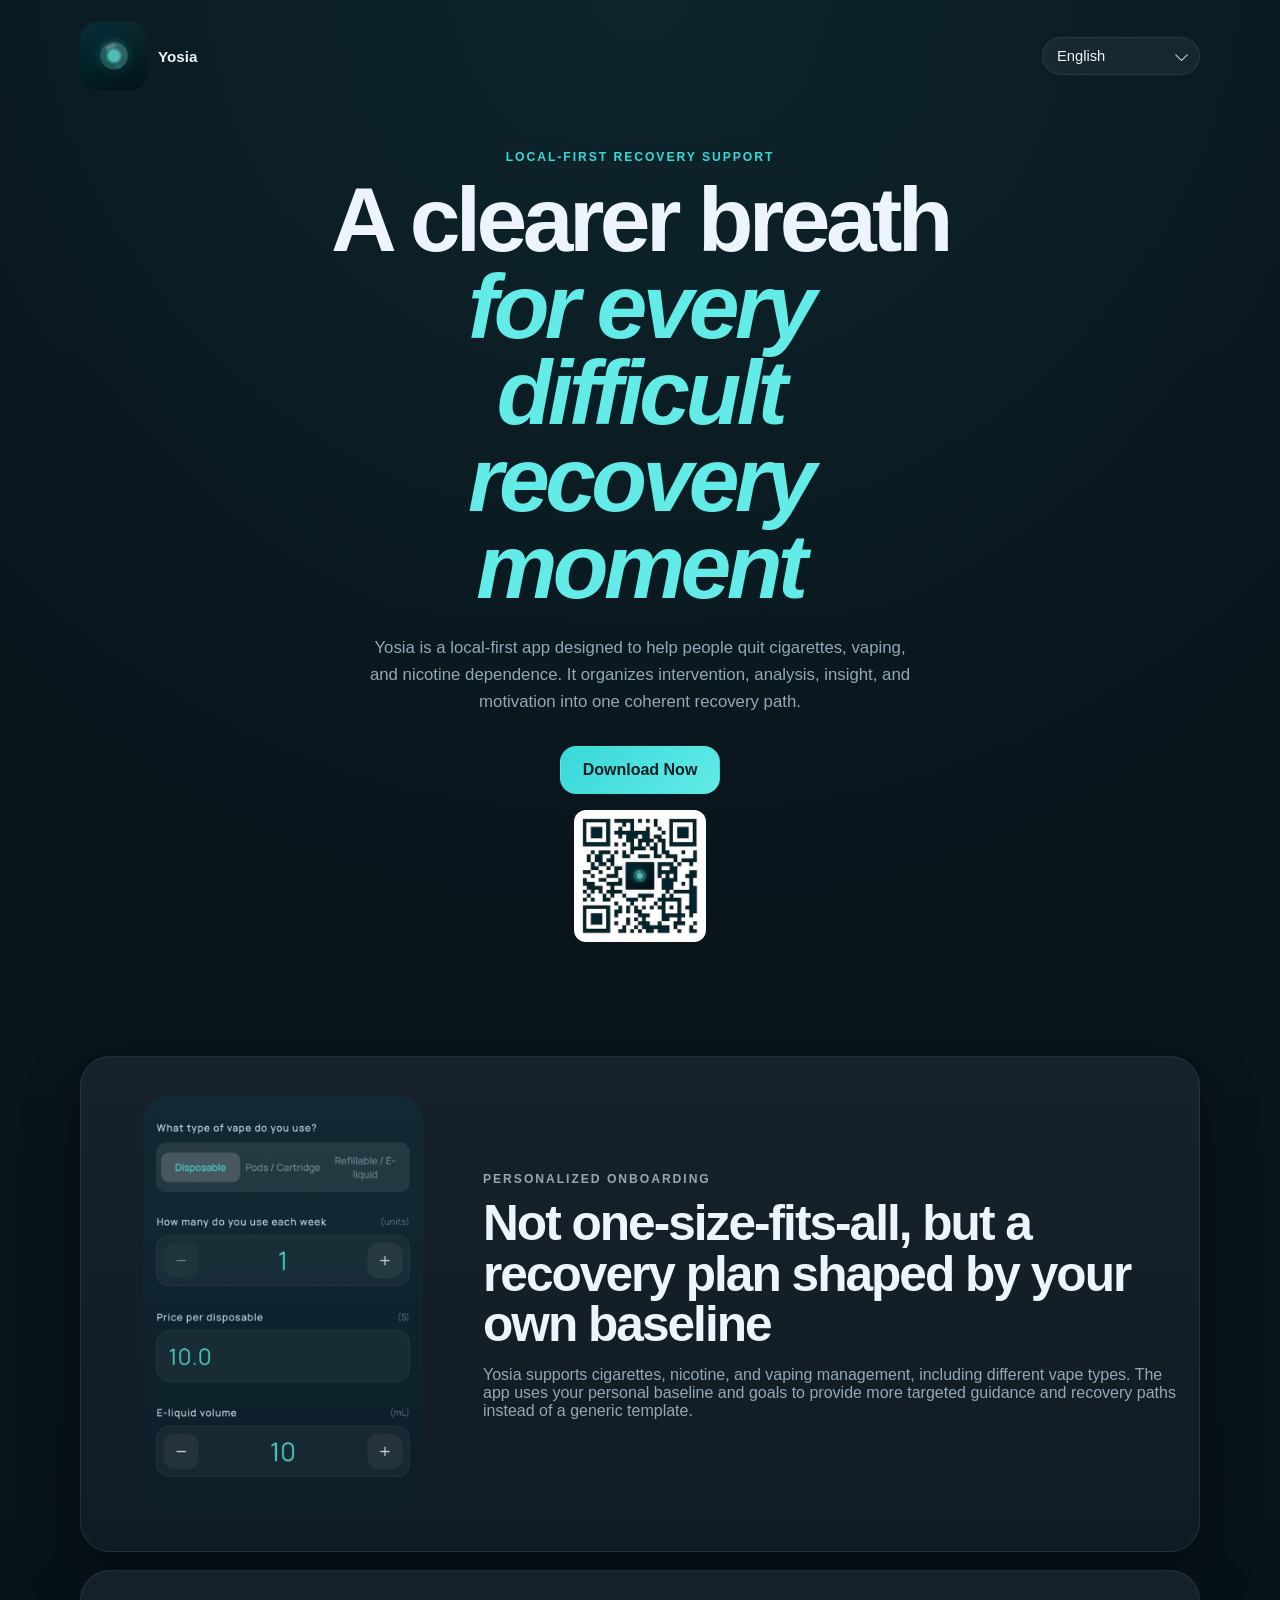
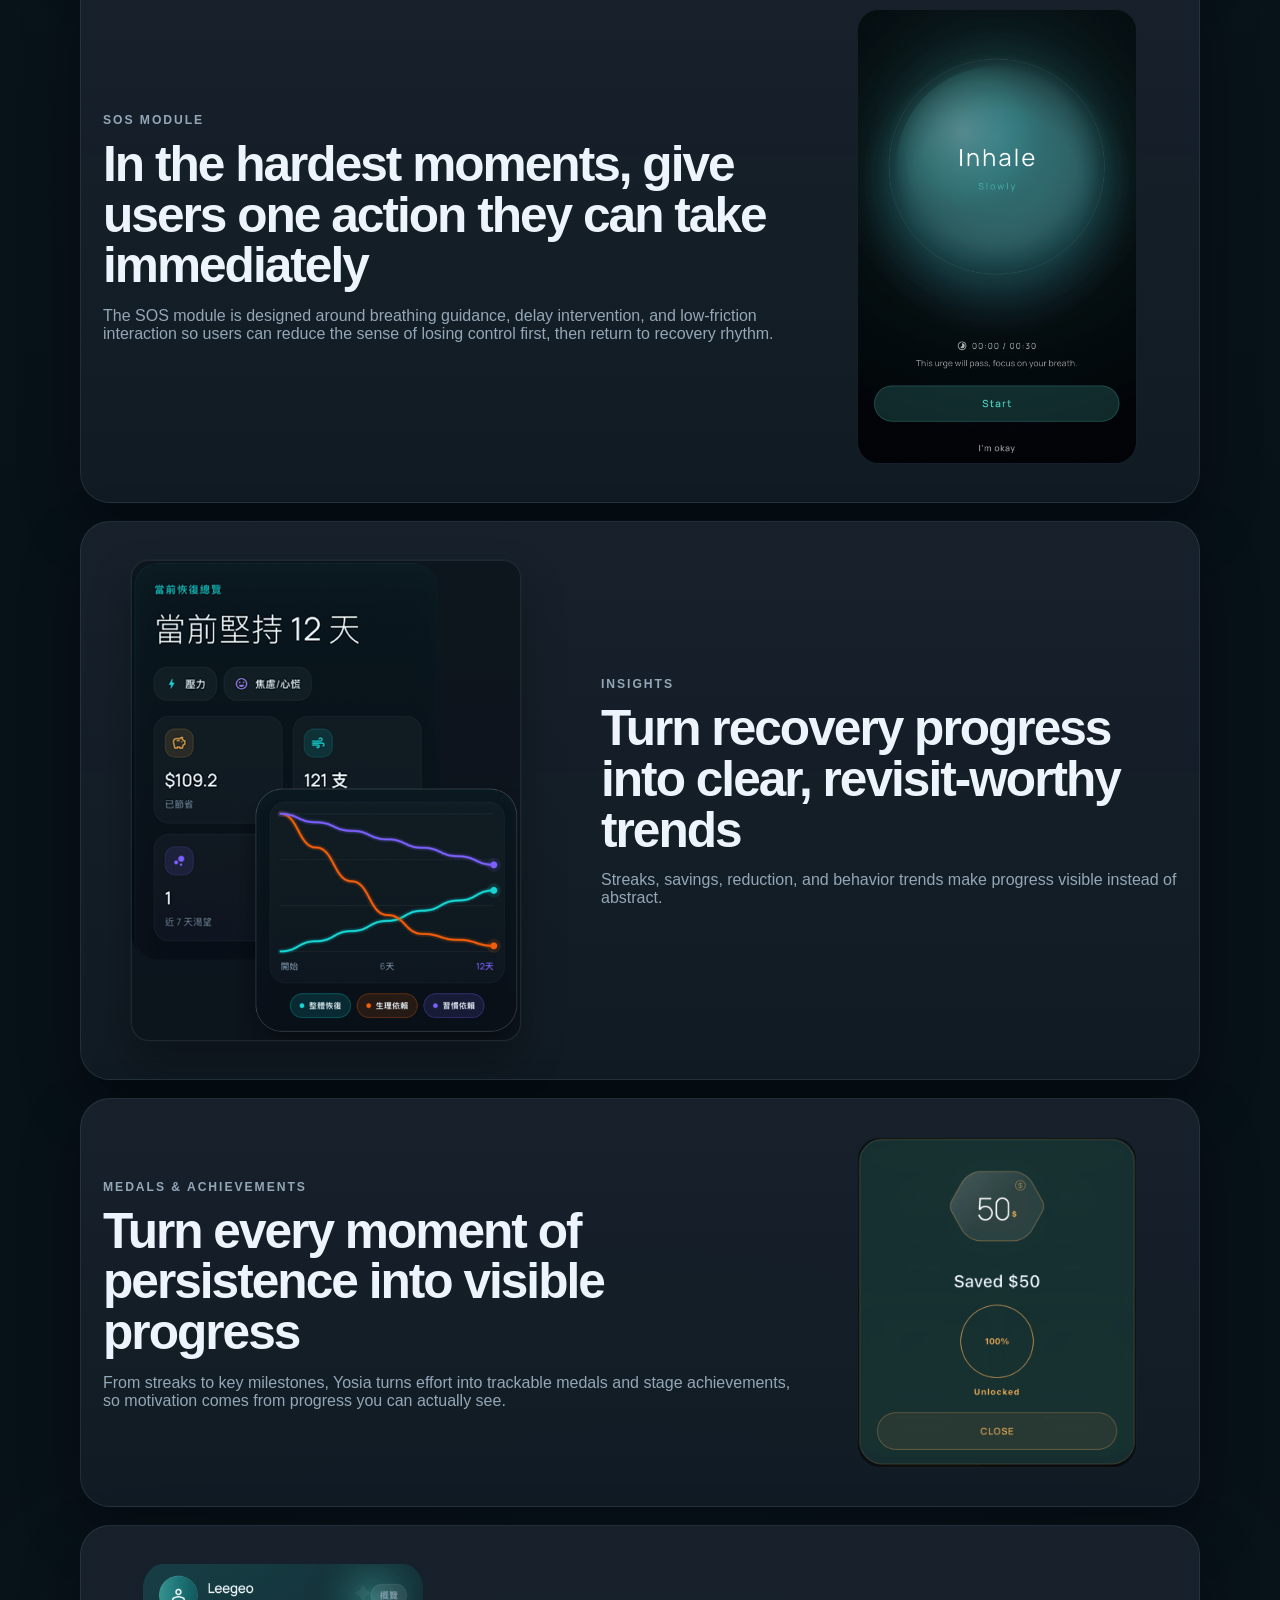
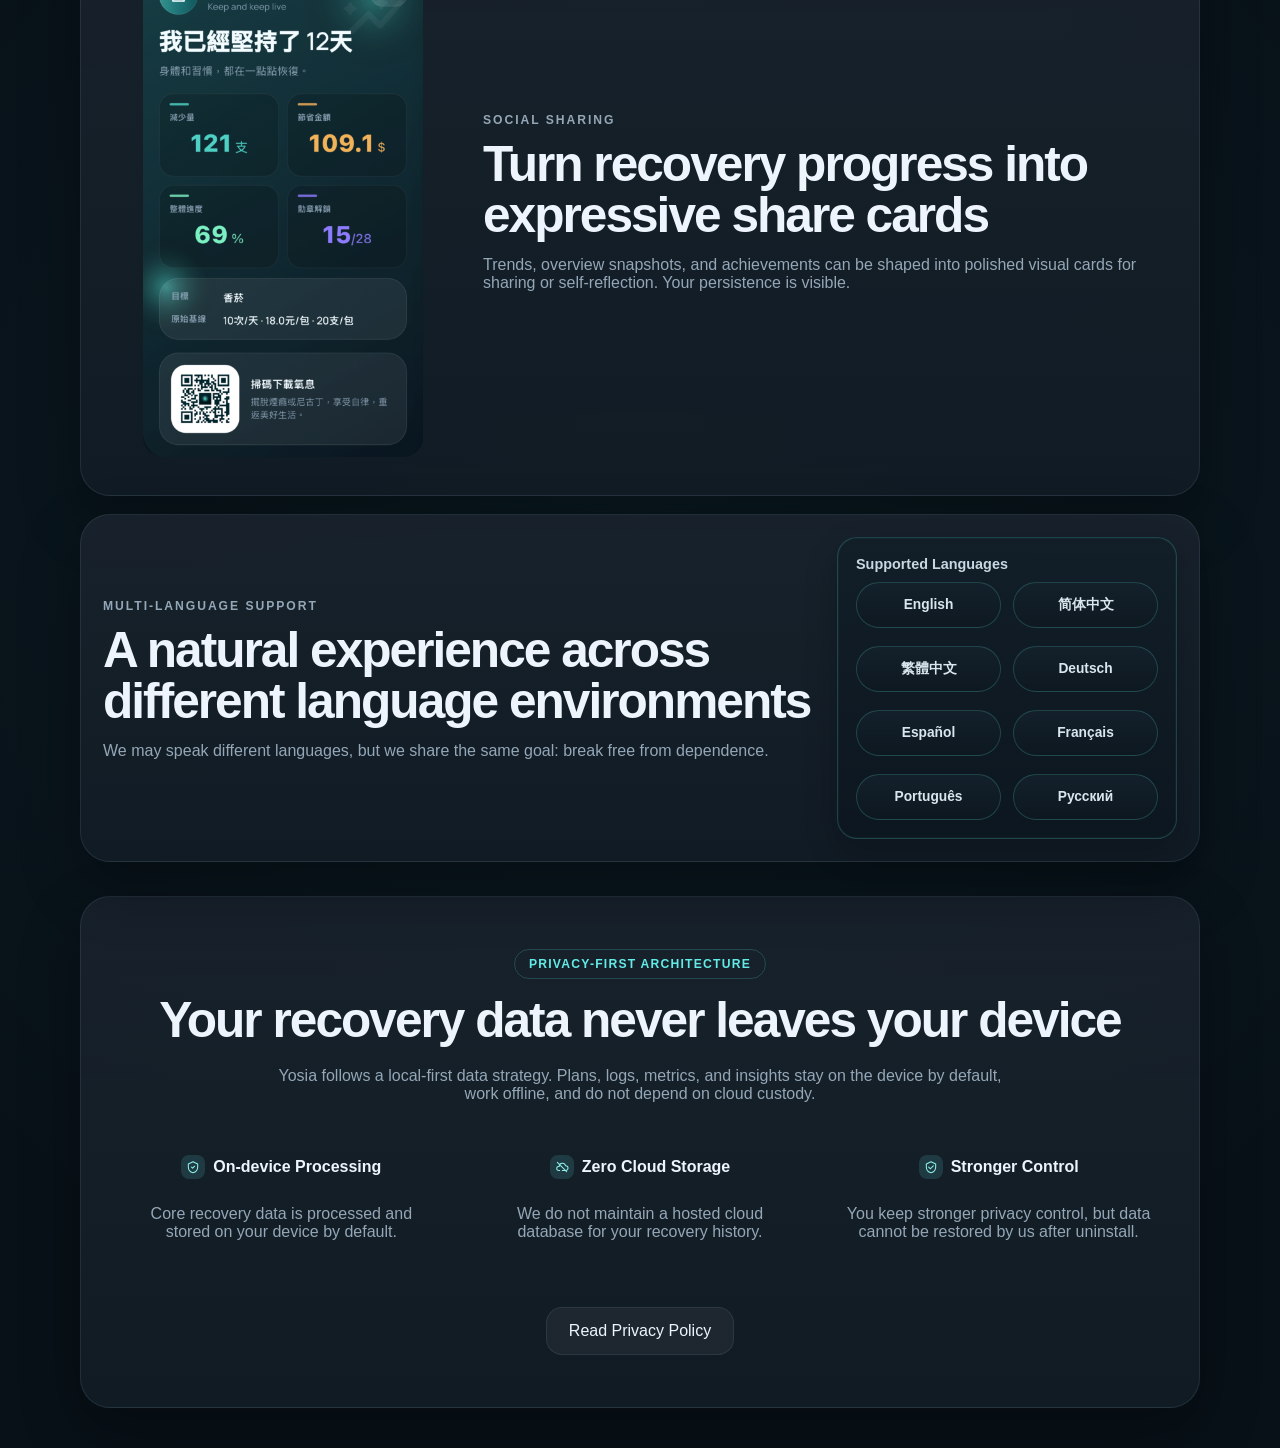
==== yosia/index.html @ 993da073 "调整目录结构增加二级页面逻辑；" ====
<!DOCTYPE html>
<html lang="zh-CN">
  <head>
    <meta charset="UTF-8" />
    <meta
      name="viewport"
      content="width=device-width, initial-scale=1.0, viewport-fit=cover"
    />
    <title>氧息 | 本地优先的戒烟支持 App</title>
    <meta
      name="description"
      content="氧息是一款本地优先的戒烟、戒电子烟与尼古丁管理应用，支持离线使用，数据仅保存在你的设备中。"
    />
    <link rel="icon" type="image/png" href="./assets/app_icon.png" />
    <link rel="stylesheet" href="./styles.css" />
  </head>
  <body data-page="home" class="landing-body">
    <div class="landing-shell">
      <header class="masthead">
        <a class="masthead__brand" href="./index.html" aria-label="氧息">
          <img src="./assets/app_icon.png" alt="氧息 App Icon" class="masthead__icon" />
          <span class="masthead__name" data-i18n="brand.name">氧息</span>
        </a>
        <div class="lang-switch" aria-label="Language switch">
          <button
            id="language-trigger"
            class="lang-switch__trigger"
            type="button"
            aria-haspopup="listbox"
            aria-expanded="false"
            aria-label="Language select"
          >
            <span id="language-current">简体中文</span>
          </button>
          <ul id="language-menu" class="lang-switch__menu" role="listbox" hidden>
            <li><button type="button" class="lang-switch__option" data-locale="zh-CN">简体中文</button></li>
            <li><button type="button" class="lang-switch__option" data-locale="zh-TW">繁體中文</button></li>
            <li><button type="button" class="lang-switch__option" data-locale="en">English</button></li>
            <li><button type="button" class="lang-switch__option" data-locale="de">Deutsch</button></li>
            <li><button type="button" class="lang-switch__option" data-locale="es">Español</button></li>
            <li><button type="button" class="lang-switch__option" data-locale="fr">Français</button></li>
            <li><button type="button" class="lang-switch__option" data-locale="pt">Português</button></li>
            <li><button type="button" class="lang-switch__option" data-locale="ru">Русский</button></li>
          </ul>
        </div>
      </header>

      <main>
        <section class="hero-lab">
          <div class="hero-lab__content hero-lab__content--center">
            <p class="hero-lab__eyebrow" data-i18n="home.hero.eyebrow">本地优先恢复支持</p>
            <h1 class="hero-lab__title">
              <span data-i18n="home.hero.titleLineOne">给每一次戒断，</span>
              <em data-i18n="home.hero.titleEmphasis">留出一口更清醒的呼吸</em>
            </h1>
            <p class="hero-lab__lead" data-i18n="home.hero.lead">
              氧息是一款帮助你摆脱香烟、电子烟与尼古丁依赖的本地应用。它把即时干预、历史分析、数据洞察和成就激励组织成一条连贯的恢复路径。
            </p>
            <div class="hero-lab__actions">
              <button id="home-download-button" class="store-button store-button--primary" type="button">
                <span data-i18n="home.hero.primary">立即下载</span>
              </button>
            </div>
            <div class="hero-qrcode">
              <img src="./assets/download_qrcode.png" alt="氧息下载二维码" class="hero-qrcode__image" />
            </div>
            <p id="home-download-hint" class="hero-lab__hint" data-i18n="home.hero.hint">
              将根据你的设备自动跳转到对应商店。
            </p>
          </div>
        </section>

        <section class="module-band">
          <article class="module-row module-row--guide">
            <div class="module-row__copy">
              <p class="module-row__eyebrow" data-i18n="home.modules.guide.eyebrow">个性化引导</p>
              <h2 data-i18n="home.modules.guide.title">不是千篇一律，而是基于个人基线的定制恢复方案</h2>
              <p data-i18n="home.modules.guide.body">
                氧息不仅支持香烟，也支持尼古丁与电子烟管理，甚至覆盖不同类型电子烟场景。系统会结合你的个人基线与目标，生成更有针对性的恢复建议与路径，而非统一模板。
              </p>
            </div>
            <figure class="module-row__media">
              <img src="./assets/guide_baseline.png" alt="氧息个性化引导与基线设置页" />
            </figure>
          </article>

          <article class="module-row">
            <div class="module-row__copy">
              <p class="module-row__eyebrow" data-i18n="home.modules.sos.eyebrow">SOS 模块</p>
              <h2 data-i18n="home.modules.sos.title">在最艰难的时刻，先给用户一个能立刻执行的动作</h2>
              <p data-i18n="home.modules.sos.body">
                SOS 模块围绕呼吸引导、延时干预和简洁交互设计，目的是在高压瞬间快速降低失控感，让用户先稳住自己，再继续恢复节奏。
              </p>
            </div>
            <figure class="module-row__media">
              <img src="./assets/sos_breathe.png" alt="氧息 SOS 呼吸引导页" />
            </figure>
          </article>

          <article class="module-row module-row--reverse module-row--insights">
            <div class="module-row__copy">
              <p class="module-row__eyebrow" data-i18n="home.modules.insights.eyebrow">数据洞察</p>
              <h2 data-i18n="home.modules.insights.title">让恢复结果从模糊感受变成清晰趋势</h2>
              <p data-i18n="home.modules.insights.body">
                通过连续坚持、节省金额、减少量和行为趋势等信息，把恢复过程转成更愿意反复查看的数据面板。
              </p>
            </div>
            <figure class="module-row__media module-row__media--insights-stack">
              <img
                src="./assets/insight_overview.png"
                alt="氧息数据洞察概览页"
                class="insight-single__image"
              />
            </figure>
          </article>

          <article class="module-row">
            <div class="module-row__copy">
              <p class="module-row__eyebrow" data-i18n="home.modules.medal.eyebrow">勋章与成就</p>
              <h2 data-i18n="home.modules.medal.title">把每一次坚持转成看得见的成就反馈</h2>
              <p data-i18n="home.modules.medal.body">
                从连续坚持到关键里程碑，氧息会把你的努力沉淀为可追踪的勋章与阶段成就，让动力不只来自意志，更来自被看见的进步。
              </p>
            </div>
            <figure class="module-row__media">
              <img src="./assets/medal_alert.png" alt="氧息勋章与成就页" />
            </figure>
          </article>

          <article class="module-row module-row--guide">
            <div class="module-row__copy">
              <p class="module-row__eyebrow" data-i18n="home.modules.share.eyebrow">社交分享</p>
              <h2 data-i18n="home.modules.share.title">把恢复成果转成更有表达力的分享卡片</h2>
              <p data-i18n="home.modules.share.body">
                趋势、概览和成就不只是给自己看，也能被整理成高质量分享卡片，更适合表达和记录。
              </p>
            </div>
            <figure class="module-row__media">
              <img src="./assets/share_overview.png" alt="氧息分享概览卡片" />
            </figure>
          </article>

          <article class="module-row module-row--language">
            <div class="module-row__copy">
              <p class="module-row__eyebrow" data-i18n="home.modules.language.eyebrow">多语言支持</p>
              <h2 data-i18n="home.modules.language.title">在不同语言环境下，保持同样自然的使用体验</h2>
              <p data-i18n="home.modules.language.body">
                我们的App支持高达8种语言，并且未来会持续增加。虽然我们有着不同的语言，但我们有着相同的目标：摆脱依赖。
              </p>
            </div>
            <aside class="language-panel" aria-label="Supported languages">
              <p class="language-list__title" data-i18n="home.modules.language.listTitle">当前支持语言</p>
              <ul class="language-list" aria-label="Supported languages">
                <li>English</li>
                <li>简体中文</li>
                <li>繁體中文</li>
                <li>Deutsch</li>
                <li>Español</li>
                <li>Français</li>
                <li>Português</li>
                <li>Русский</li>
              </ul>
            </aside>
          </article>
        </section>

        <section class="privacy-architecture">
          <div class="privacy-architecture__badge" data-i18n="home.modules.privacy.badge">隐私优先架构</div>
          <h2 data-i18n="home.modules.privacy.title">你的恢复数据，不会离开你的设备</h2>
          <p class="privacy-architecture__lead" data-i18n="home.modules.privacy.body">
            氧息采用本地优先的数据策略。你的计划、记录、统计与洞察默认保存在设备本地，支持离线使用，不依赖云端托管恢复历史。
          </p>
          <div class="privacy-points">
            <article class="privacy-point">
              <h3 class="privacy-point__title">
                <span class="privacy-point__icon" aria-hidden="true">
                  <svg viewBox="0 0 24 24" fill="none">
                    <path d="M12 3L20 7V12C20 16.5 16.9 20.7 12 22C7.1 20.7 4 16.5 4 12V7L12 3Z" />
                    <path d="M9.5 12.2L11.4 14.1L14.8 10.7" />
                  </svg>
                </span>
                <span data-i18n="home.modules.privacy.points.oneTitle">本地处理</span>
              </h3>
              <p data-i18n="home.modules.privacy.points.oneBody">核心恢复数据默认只在你的设备中处理与存储。</p>
            </article>
            <article class="privacy-point">
              <h3 class="privacy-point__title">
                <span class="privacy-point__icon" aria-hidden="true">
                  <svg viewBox="0 0 24 24" fill="none">
                    <path d="M8 18H6.5A3.5 3.5 0 1 1 7.2 11.1A5.5 5.5 0 0 1 18.1 10A3.8 3.8 0 1 1 18.5 18H12.5" />
                    <path d="M4 4L20 20" />
                  </svg>
                </span>
                <span data-i18n="home.modules.privacy.points.twoTitle">无云端托管</span>
              </h3>
              <p data-i18n="home.modules.privacy.points.twoBody">我们不会建立一个代你保管恢复记录的云端数据库。</p>
            </article>
            <article class="privacy-point">
              <h3 class="privacy-point__title">
                <span class="privacy-point__icon" aria-hidden="true">
                  <svg viewBox="0 0 24 24" fill="none">
                    <path d="M12 3L20 7V12C20 16.5 16.9 20.7 12 22C7.1 20.7 4 16.5 4 12V7L12 3Z" />
                    <path d="M8 12.2L11 15L16 10" />
                  </svg>
                </span>
                <span data-i18n="home.modules.privacy.points.threeTitle">更强掌控权</span>
              </h3>
              <p data-i18n="home.modules.privacy.points.threeBody">隐私由你自己掌控，同时卸载后数据也无法由我们恢复。</p>
            </article>
          </div>
          <div class="privacy-architecture__actions">
            <a class="store-button" href="./privacy.html" data-i18n="home.modules.privacy.button">
              阅读隐私协议
            </a>
          </div>
        </section>
      </main>

    </div>

    <script src="./locales.bundle.js"></script>
    <script src="./app.js"></script>
  </body>
</html>
---- yosia/styles.css ----
:root {
  color-scheme: dark;
  --bg: #071118;
  --bg-soft: #0d1b24;
  --panel: #16222c;
  --panel-strong: #192733;
  --line: rgba(122, 166, 182, 0.14);
  --text: #edf4fb;
  --text-muted: #94a7b7;
  --brand: #38d8d8;
  --brand-strong: #62ebe7;
  --shadow: 0 24px 60px rgba(0, 0, 0, 0.32);
  --radius-xl: 30px;
  --radius-lg: 24px;
  --radius-md: 18px;
  --max-width: 1120px;
}

* {
  box-sizing: border-box;
}

html {
  scroll-behavior: smooth;
  -webkit-text-size-adjust: 100%;
}

body {
  margin: 0;
  font-family: "SF Pro Display", "PingFang SC", "Helvetica Neue", sans-serif;
  color: var(--text);
  background:
    radial-gradient(circle at top center, rgba(56, 216, 216, 0.08), transparent 20%),
    radial-gradient(circle at 50% 80%, rgba(56, 216, 216, 0.05), transparent 24%),
    linear-gradient(180deg, #0a161d 0%, #071118 46%, #081118 100%);
}

a {
  color: inherit;
  text-decoration: none;
}

button {
  font: inherit;
}

.landing-shell {
  width: min(calc(100% - 28px), var(--max-width));
  margin: 0 auto;
  padding: 22px 0 40px;
}

.masthead {
  display: flex;
  align-items: center;
  justify-content: space-between;
  gap: 16px;
  margin-bottom: 26px;
}

.masthead__brand {
  display: inline-flex;
  align-items: center;
  gap: 10px;
}

.masthead__icon,
.landing-footer__icon {
  width: 68px;
  height: 68px;
  border-radius: 18px;
}

.masthead__name {
  font-size: 0.95rem;
  font-weight: 700;
}

.lang-switch {
  position: relative;
  display: inline-block;
  border-radius: 999px;
}

.lang-switch__trigger {
  min-width: 158px;
  height: 38px;
  padding: 0 38px 0 14px;
  border: 1px solid var(--line);
  border-radius: 999px;
  background: rgba(255, 255, 255, 0.05);
  color: var(--text);
  font-size: 0.92rem;
  text-align: left;
  cursor: pointer;
  outline: none;
}

.lang-switch__trigger::after {
  content: "";
  position: absolute;
  right: 14px;
  top: 50%;
  width: 8px;
  height: 8px;
  border-right: 1.5px solid rgba(225, 239, 247, 0.88);
  border-bottom: 1.5px solid rgba(225, 239, 247, 0.88);
  transform: translateY(-62%) rotate(45deg);
  pointer-events: none;
}

.lang-switch__menu {
  position: absolute;
  top: calc(100% + 8px);
  right: 0;
  min-width: 100%;
  margin: 0;
  padding: 8px;
  list-style: none;
  border: 1px solid var(--line);
  border-radius: 14px;
  background: #1a2a34;
  box-shadow: 0 16px 36px rgba(0, 0, 0, 0.34);
  z-index: 40;
}

.lang-switch__option {
  width: 100%;
  border: 0;
  border-radius: 10px;
  padding: 8px 10px;
  background: transparent;
  color: var(--text);
  font-size: 0.9rem;
  text-align: left;
  cursor: pointer;
}

.lang-switch__option:hover {
  background: rgba(255, 255, 255, 0.08);
}

.lang-switch__option.is-selected {
  background: rgba(98, 235, 231, 0.2);
  color: #dbf8f6;
}

.hero-lab {
  padding: 34px 0 92px;
}

.hero-lab__layout {
  display: grid;
  grid-template-columns: minmax(320px, 0.95fr) minmax(0, 1.05fr);
  gap: 34px;
  align-items: center;
}

.hero-lab__content {
  text-align: left;
}

.hero-lab__content--center {
  max-width: 760px;
  margin: 0 auto;
  text-align: center;
}

.hero-lab__eyebrow,
.section-intro__eyebrow,
.module-row__eyebrow {
  margin: 0 0 12px;
  color: var(--brand);
  font-size: 0.76rem;
  font-weight: 700;
  letter-spacing: 0.16em;
  text-transform: uppercase;
}

.hero-lab__title {
  margin: 0 auto 26px;
  max-width: 640px;
  font-size: clamp(2.8rem, 8vw, 5.7rem);
  line-height: 0.95;
  letter-spacing: -0.05em;
}

.hero-lab__title em {
  color: var(--brand-strong);
  font-style: italic;
}

.hero-lab__lead {
  max-width: 560px;
  margin: 0 auto 30px;
  color: var(--text-muted);
  font-size: 1.05rem;
  line-height: 1.6;
}

.hero-lab__actions,
.privacy-architecture__actions {
  display: flex;
  justify-content: center;
  gap: 12px;
  flex-wrap: wrap;
}

.store-button {
  display: inline-flex;
  align-items: center;
  justify-content: center;
  min-height: 48px;
  padding: 0 22px;
  border: 1px solid var(--line);
  border-radius: 16px;
  background: rgba(255, 255, 255, 0.05);
  color: var(--text);
  cursor: pointer;
  transition: transform 140ms ease, border-color 140ms ease;
}

.store-button:hover {
  transform: translateY(-1px);
  border-color: rgba(98, 235, 231, 0.36);
}

.store-button--primary {
  background: linear-gradient(135deg, var(--brand) 0%, var(--brand-strong) 100%);
  color: #072024;
  border-color: transparent;
  font-weight: 700;
}

.hero-lab__hint {
  margin: 18px 0 0;
  color: var(--text-muted);
  font-size: 0.9rem;
}

.hero-qrcode {
  margin-top: 16px;
  display: flex;
  justify-content: center;
}

.hero-qrcode__image {
  width: 132px;
  height: 132px;
  border-radius: 12px;
  border: 1px solid rgba(255, 255, 255, 0.1);
  background: #fff;
  object-fit: contain;
}

.hero-preview {
  width: 100%;
  margin: 0;
  overflow: hidden;
  border-radius: 28px;
  border: 1px solid rgba(255, 255, 255, 0.04);
  box-shadow: 0 22px 60px rgba(0, 0, 0, 0.3);
}

.hero-preview img {
  display: block;
  width: 100%;
  height: auto;
}

.capability-map {
  margin-top: 18px;
  padding: 8px 0 24px;
}

.section-intro {
  margin-bottom: 22px;
}

.section-intro h2,
.module-row__copy h2,
.privacy-architecture h2 {
  margin: 0;
  font-size: clamp(2rem, 4vw, 3.1rem);
  line-height: 1.02;
  letter-spacing: -0.04em;
}

.phase-grid {
  display: grid;
  grid-template-columns: repeat(3, minmax(0, 1fr));
  gap: 18px;
}

.phase-card,
.module-row,
.privacy-architecture {
  border: 1px solid var(--line);
  border-radius: var(--radius-xl);
  background: linear-gradient(180deg, rgba(24, 34, 44, 0.96), rgba(18, 28, 37, 0.92));
  box-shadow: var(--shadow);
}

.phase-card {
  padding: 20px;
}

.phase-card__meta {
  display: flex;
  align-items: center;
  justify-content: space-between;
  margin-bottom: 18px;
  gap: 12px;
}

.phase-card__head {
  display: flex;
  align-items: center;
  gap: 12px;
  min-width: 0;
}

.phase-card__icon {
  display: inline-flex;
  align-items: center;
  justify-content: center;
  width: 32px;
  height: 32px;
  border-radius: 10px;
  background: rgba(255, 255, 255, 0.08);
}

.phase-card__icon svg {
  width: 18px;
  height: 18px;
  stroke: currentColor;
  stroke-width: 1.8;
  stroke-linecap: round;
  stroke-linejoin: round;
}

.phase-card__icon--rose {
  background: rgba(218, 127, 129, 0.18);
  color: #f0a8a8;
}

.phase-card__icon--cyan {
  background: rgba(56, 216, 216, 0.18);
  color: #68ece7;
}

.phase-card__icon--gold {
  background: rgba(217, 169, 88, 0.18);
  color: #efc36c;
}

.phase-card__icon--slate {
  background: rgba(154, 170, 196, 0.18);
  color: #c2cede;
}

.phase-card__icon--mint {
  background: rgba(91, 214, 177, 0.18);
  color: #88f0cb;
}

.phase-card__icon--blue {
  background: rgba(106, 154, 255, 0.18);
  color: #a9c7ff;
}

.phase-card__index {
  color: var(--text-muted);
  font-size: 0.72rem;
  letter-spacing: 0.14em;
  text-transform: uppercase;
}

.phase-card h3 {
  margin: 0;
  font-size: 1.28rem;
  line-height: 1.1;
}

.phase-card p,
.module-row__copy p,
.privacy-architecture__lead,
.privacy-point p,
.landing-footer p {
  color: var(--text-muted);
}

.phase-card p {
  margin-top: 8px;
}

.roadmap {
  --road-gap: 18px;
  position: relative;
  display: grid;
  grid-template-columns: repeat(3, minmax(0, 1fr));
  gap: var(--road-gap);
  margin-top: 8px;
}

.roadmap-step {
  position: relative;
  padding: 18px;
  border: 1px solid var(--line);
  border-radius: 20px;
  background: linear-gradient(180deg, rgba(22, 33, 42, 0.96), rgba(16, 26, 35, 0.92));
  box-shadow: var(--shadow);
}

.roadmap-step__head {
  display: flex;
  align-items: center;
  gap: 10px;
  margin-bottom: 10px;
}

.roadmap-step__head h3 {
  margin: 0;
  font-size: 1.1rem;
  line-height: 1.18;
}

.roadmap-step__index {
  display: inline-flex;
  align-items: center;
  justify-content: center;
  min-width: 34px;
  height: 24px;
  margin-bottom: 8px;
  padding: 0 8px;
  border-radius: 999px;
  border: 1px solid rgba(98, 235, 231, 0.2);
  color: rgba(180, 228, 228, 0.92);
  font-size: 0.72rem;
  font-weight: 700;
  letter-spacing: 0.08em;
}

.roadmap-step p {
  margin: 0;
  color: var(--text-muted);
}

@media (min-width: 901px) {
  .roadmap-step--1 { grid-column: 1; grid-row: 1; }
  .roadmap-step--2 { grid-column: 2; grid-row: 1; }
  .roadmap-step--3 { grid-column: 3; grid-row: 1; }
  .roadmap-step--4 { grid-column: 3; grid-row: 2; }
  .roadmap-step--5 { grid-column: 2; grid-row: 2; }
  .roadmap-step--6 { grid-column: 1; grid-row: 2; }

  .roadmap-step--1::after,
  .roadmap-step--2::after {
    content: "";
    position: absolute;
    top: 46px;
    right: calc(var(--road-gap) * -1);
    width: var(--road-gap);
    height: 2px;
    background: rgba(96, 202, 224, 0.55);
  }

  .roadmap-step--3::after {
    content: "";
    position: absolute;
    top: calc(100% + 2px);
    right: 34px;
    width: 2px;
    height: calc(var(--road-gap) + 6px);
    background: rgba(96, 202, 224, 0.55);
  }

  .roadmap-step--4::before,
  .roadmap-step--5::before {
    content: "";
    position: absolute;
    top: 46px;
    left: calc(var(--road-gap) * -1);
    width: var(--road-gap);
    height: 2px;
    background: rgba(96, 202, 224, 0.55);
  }
}

.phase-card__media img,
.module-row__media img {
  display: block;
  width: 100%;
  height: auto;
}

.module-band {
  display: grid;
  gap: 18px;
  margin-top: 22px;
}

.module-row {
  display: grid;
  grid-template-columns: minmax(0, 1fr) minmax(280px, 360px);
  gap: 20px;
  align-items: center;
  padding: 22px;
}

.module-row--reverse .module-row__copy {
  order: 2;
}

.module-row--reverse .module-row__media {
  order: 1;
}

.module-row__media {
  overflow: hidden;
  border-radius: 22px;
  background: #0a131b;
  border: 1px solid rgba(255, 255, 255, 0.05);
}

.module-row--guide {
  grid-template-columns: minmax(280px, 360px) minmax(0, 1fr);
}

.module-row--guide .module-row__media {
  order: 1;
  background: transparent;
  border: none;
  overflow: visible;
}

.module-row--guide .module-row__copy {
  order: 2;
}

.module-row__media--insights {
  display: flex;
  align-items: center;
  justify-content: center;
  overflow: visible;
  border: none;
  border-radius: 0;
  background: transparent;
  min-height: 0;
  padding: 6px 0;
}

.module-row__media--insights-stack {
  display: flex;
  align-items: flex-start;
  justify-content: flex-start;
  overflow: visible;
  border: none;
  border-radius: 0;
  background: transparent;
  min-height: 0;
  padding: 0;
}

.insight-single__image {
  display: block;
  width: min(100%, 320px);
  height: auto;
  margin-left: -12px;
  border-radius: 18px;
  border: 1px solid rgba(255, 255, 255, 0.08);
  box-shadow:
    0 22px 44px rgba(0, 0, 0, 0.28),
    0 0 0 1px rgba(84, 215, 212, 0.04);
  object-fit: contain;
  background: rgba(12, 20, 28, 0.84);
}

.module-row--insights {
  grid-template-columns: minmax(430px, 470px) minmax(0, 1fr);
  gap: 18px;
}

.module-row--insights .module-row__copy {
  padding-left: 10px;
}

.module-row--language {
  grid-template-columns: minmax(0, 1fr) minmax(260px, 340px);
  gap: 22px;
  align-items: center;
}

.module-row--language .module-row__copy {
  min-width: 0;
}

.language-panel {
  width: 100%;
  min-height: 260px;
  padding: 18px;
  border-radius: 20px;
  border: 1px solid rgba(98, 235, 231, 0.2);
  background: linear-gradient(180deg, rgba(17, 30, 39, 0.82), rgba(11, 21, 30, 0.74));
  box-shadow:
    inset 0 0 0 1px rgba(98, 235, 231, 0.04),
    0 14px 32px rgba(0, 0, 0, 0.22);
}

.language-list__title {
  margin: 0 0 10px;
  font-size: 0.9rem;
  font-weight: 700;
  color: rgba(216, 232, 242, 0.92);
}

.language-list {
  margin: 0;
  padding: 0;
  list-style: none;
  display: grid;
  grid-template-columns: repeat(2, minmax(0, 1fr));
  column-gap: 12px;
  row-gap: 18px;
}

.language-list li {
  display: inline-flex;
  align-items: center;
  justify-content: center;
  min-height: 46px;
  padding: 0 10px;
  border-radius: 999px;
  border: 1px solid rgba(98, 235, 231, 0.2);
  background: linear-gradient(180deg, rgba(20, 34, 44, 0.86), rgba(14, 24, 32, 0.78));
  color: rgba(229, 241, 248, 0.95);
  font-size: 0.86rem;
  font-weight: 600;
  text-align: center;
}

.module-row__media--share {
  display: flex;
  align-items: center;
  justify-content: center;
  overflow: visible;
  border: none;
  border-radius: 0;
  background: transparent;
  padding: 0;
}

.module-row__media--share img {
  width: min(100%, 240px);
}

.privacy-architecture {
  margin-top: 34px;
  padding: 52px 36px;
  text-align: center;
}

.privacy-architecture__badge {
  display: inline-flex;
  align-items: center;
  justify-content: center;
  min-height: 30px;
  padding: 0 14px;
  margin-bottom: 16px;
  border: 1px solid rgba(98, 235, 231, 0.2);
  border-radius: 999px;
  color: var(--brand-strong);
  font-size: 0.76rem;
  font-weight: 700;
  letter-spacing: 0.1em;
  text-transform: uppercase;
}

.privacy-architecture__lead {
  max-width: 760px;
  margin: 22px auto 40px;
}

.privacy-points {
  display: grid;
  grid-template-columns: repeat(3, minmax(0, 1fr));
  gap: 30px;
  margin-bottom: 38px;
}

.privacy-point {
  padding: 12px 12px;
}

.privacy-point h3 {
  margin: 0 0 10px;
  font-size: 1rem;
}

.privacy-point__title {
  display: inline-flex;
  align-items: center;
  gap: 8px;
}

.privacy-point__icon {
  display: inline-flex;
  align-items: center;
  justify-content: center;
  width: 24px;
  height: 24px;
  border-radius: 8px;
  background: rgba(98, 235, 231, 0.14);
  color: #8ef0ea;
}

.privacy-point__icon svg {
  width: 14px;
  height: 14px;
  stroke: currentColor;
  stroke-width: 1.8;
  stroke-linecap: round;
  stroke-linejoin: round;
}

.landing-footer {
  display: flex;
  align-items: center;
  justify-content: space-between;
  gap: 14px;
  margin-top: 26px;
  padding: 14px 2px 0;
  color: var(--text-muted);
  font-size: 0.9rem;
}

.landing-footer__brand {
  display: inline-flex;
  align-items: center;
  gap: 10px;
  color: var(--text);
  font-weight: 700;
}

.legal-shell {
  width: min(calc(100% - 28px), 1080px);
  margin: 0 auto;
  padding: 22px 0 42px;
}

.legal-hero {
  margin-bottom: 20px;
  padding: 30px 28px 28px;
  border: 1px solid var(--line);
  border-radius: var(--radius-xl);
  background: linear-gradient(180deg, rgba(22, 36, 47, 0.95), rgba(15, 26, 35, 0.92));
  box-shadow: var(--shadow);
}

.legal-hero__eyebrow {
  margin: 0 0 12px;
  color: var(--brand);
  font-size: 0.76rem;
  font-weight: 700;
  letter-spacing: 0.16em;
  text-transform: uppercase;
}

.legal-hero__title {
  margin: 0;
  font-size: clamp(2rem, 4vw, 3.1rem);
  line-height: 1.02;
  letter-spacing: -0.04em;
}

.legal-hero__lead {
  max-width: 860px;
  margin: 18px 0 0;
  color: var(--text-muted);
  font-size: 1rem;
  line-height: 1.7;
}

.legal-card {
  padding: 24px 22px;
  border: 1px solid var(--line);
  border-radius: var(--radius-lg);
  background: linear-gradient(180deg, rgba(21, 34, 44, 0.96), rgba(15, 27, 36, 0.93));
  box-shadow: var(--shadow);
}

.legal-list {
  display: grid;
  gap: 18px;
}

.legal-list--policy {
  grid-template-columns: repeat(2, minmax(0, 1fr));
}

.legal-card__title {
  margin: 0;
  font-size: 1.2rem;
  line-height: 1.25;
}

.legal-card p {
  margin: 12px 0 0;
  color: var(--text-muted);
  line-height: 1.7;
}

.legal-card--policy {
  min-height: 168px;
}

.legal-card--full {
  grid-column: 1 / -1;
}

.legal-card--warning {
  border-color: rgba(255, 178, 122, 0.32);
  background: linear-gradient(180deg, rgba(37, 32, 31, 0.92), rgba(25, 23, 26, 0.9));
}

@media (max-width: 900px) {
  .module-row,
  .privacy-points,
  .hero-lab__layout {
    grid-template-columns: 1fr;
  }

  .roadmap {
    grid-template-columns: 1fr;
    gap: 14px;
  }

  .roadmap-step {
    padding-left: 20px;
  }

  .roadmap-step::before {
    content: "";
    position: absolute;
    left: -10px;
    top: 14px;
    bottom: -14px;
    width: 2px;
    background: rgba(96, 202, 224, 0.45);
  }

  .roadmap-step:last-child::before {
    bottom: 50%;
  }

  .module-row--reverse .module-row__copy,
  .module-row--reverse .module-row__media {
    order: initial;
  }

  .module-row--guide {
    grid-template-columns: 1fr;
  }

  .module-row--guide .module-row__copy,
  .module-row--guide .module-row__media {
    order: initial;
  }

  .module-row--insights {
    grid-template-columns: 1fr;
    gap: 20px;
  }

  .module-row--insights .module-row__copy {
    padding-left: 0;
  }

  .module-row--language {
    grid-template-columns: 1fr;
    gap: 14px;
  }

  .language-panel {
    min-height: 240px;
    padding: 16px;
  }

  .insight-single__image {
    width: min(100%, 300px);
    margin-left: -8px;
  }

  .landing-footer {
    flex-direction: column;
    align-items: flex-start;
  }

  .legal-list--policy {
    grid-template-columns: 1fr;
  }

  .legal-card--full {
    grid-column: auto;
  }
}

@media (max-width: 640px) {
  .landing-shell,
  .legal-shell {
    width: min(calc(100% - 20px), var(--max-width));
    padding-top: 14px;
    padding-bottom: 26px;
  }

  .hero-lab {
    padding-top: 22px;
    padding-bottom: 54px;
  }

  .hero-lab__content {
    text-align: center;
  }

  .hero-lab__content--center {
    max-width: none;
  }

  .phase-card,
  .module-row,
  .privacy-architecture,
  .legal-card {
    padding: 18px;
  }

  .legal-hero {
    padding: 22px 18px 20px;
    margin-bottom: 16px;
  }

  .legal-hero__lead {
    margin-top: 14px;
    font-size: 0.96rem;
    line-height: 1.62;
  }

  .privacy-architecture {
    padding-top: 34px;
    padding-bottom: 34px;
  }

  .module-row__media--insights-stack {
    justify-content: flex-start;
    padding: 2px 0 0;
  }

  .insight-single__image {
    width: 100%;
    height: auto;
    margin-left: 0;
  }

  .module-row__media--share img {
    width: min(100%, 240px);
  }

  .store-button {
    width: 100%;
  }

  .hero-lab__actions,
  .privacy-architecture__actions {
    flex-direction: column;
    justify-content: center;
  }

  .lang-switch {
    width: auto;
    margin-left: auto;
  }

  .lang-switch__trigger {
    width: auto;
    min-width: 128px;
    height: 40px;
    padding: 0 36px 0 14px;
    font-size: 16px;
  }

  .lang-switch__menu {
    min-width: 168px;
  }

  .lang-switch__option {
    font-size: 16px;
    padding: 10px 12px;
  }

  .privacy-points {
    gap: 14px;
    margin-bottom: 24px;
  }

  .privacy-point {
    text-align: left;
    padding: 2px 0;
  }

  .privacy-point h3 {
    margin: 0 0 6px;
  }

  .privacy-point p {
    margin: 0;
  }

  .privacy-point__title {
    display: flex;
    justify-content: flex-start;
  }
}
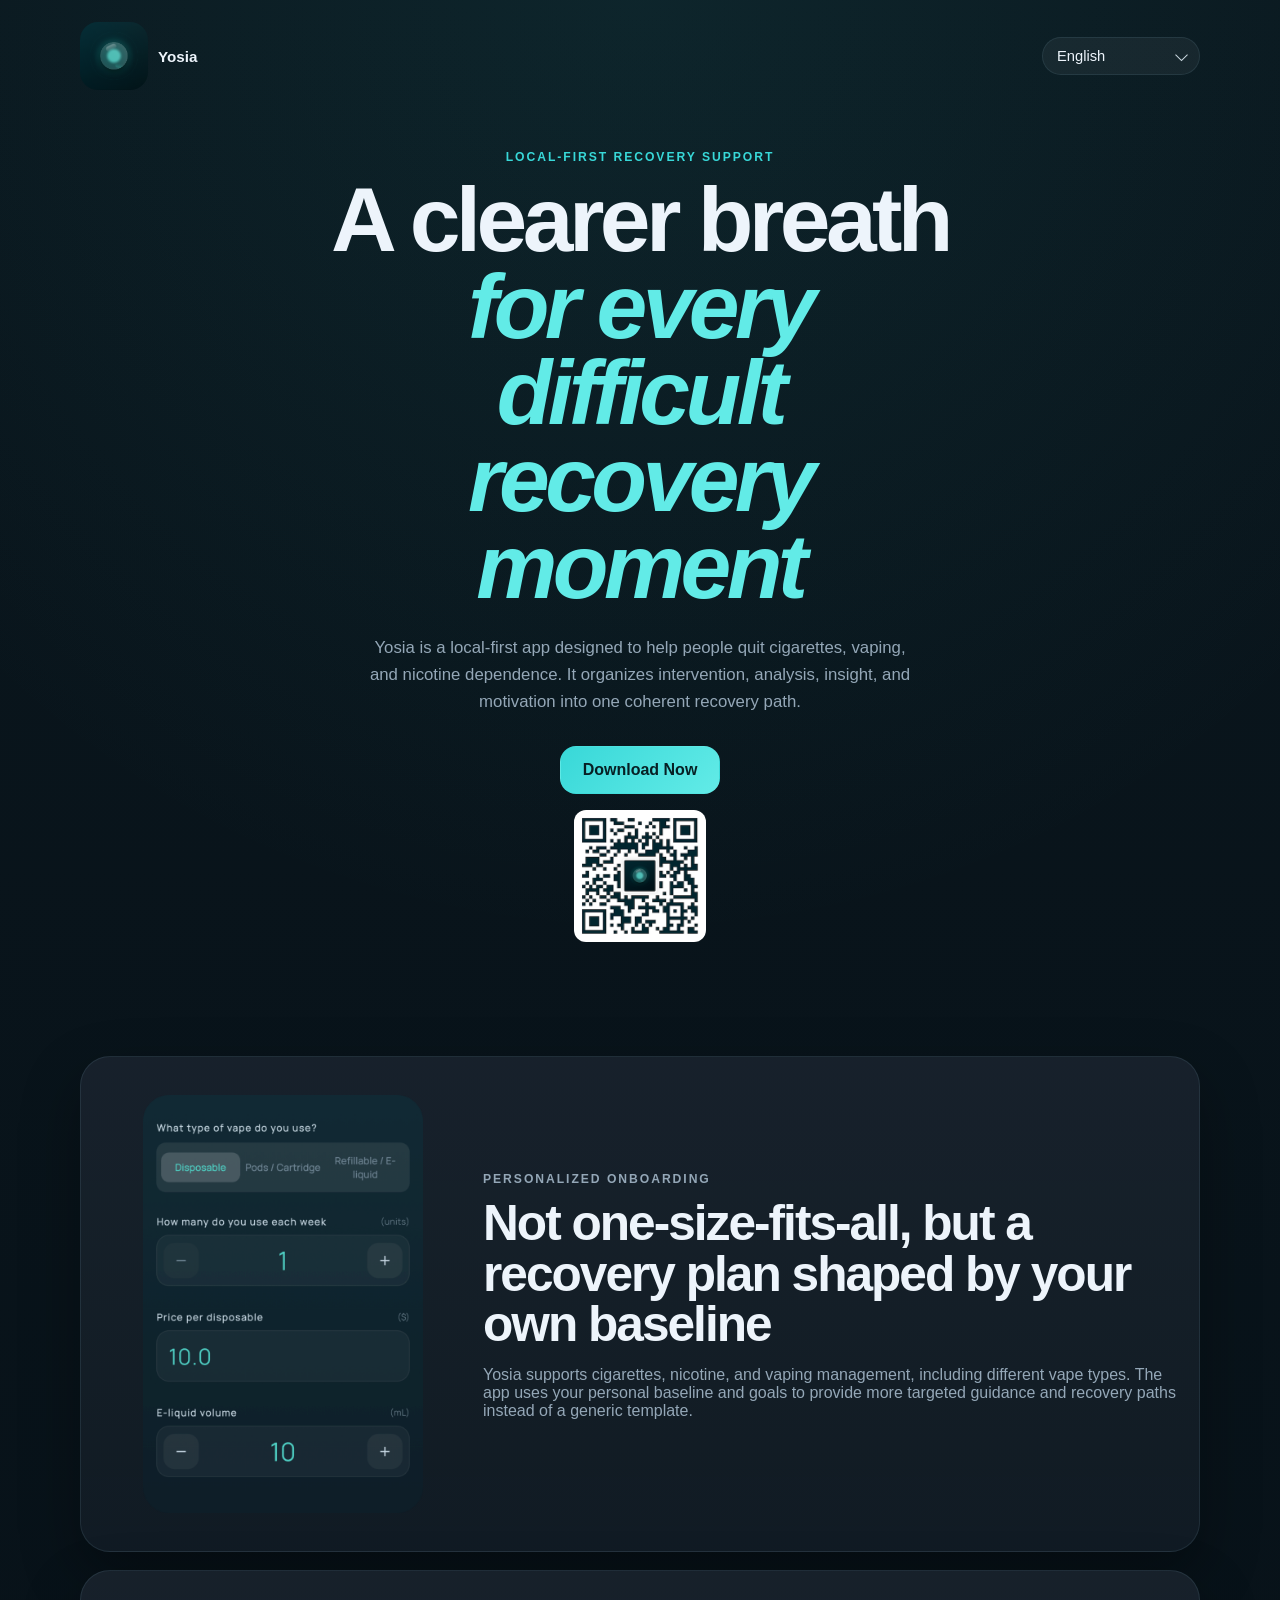
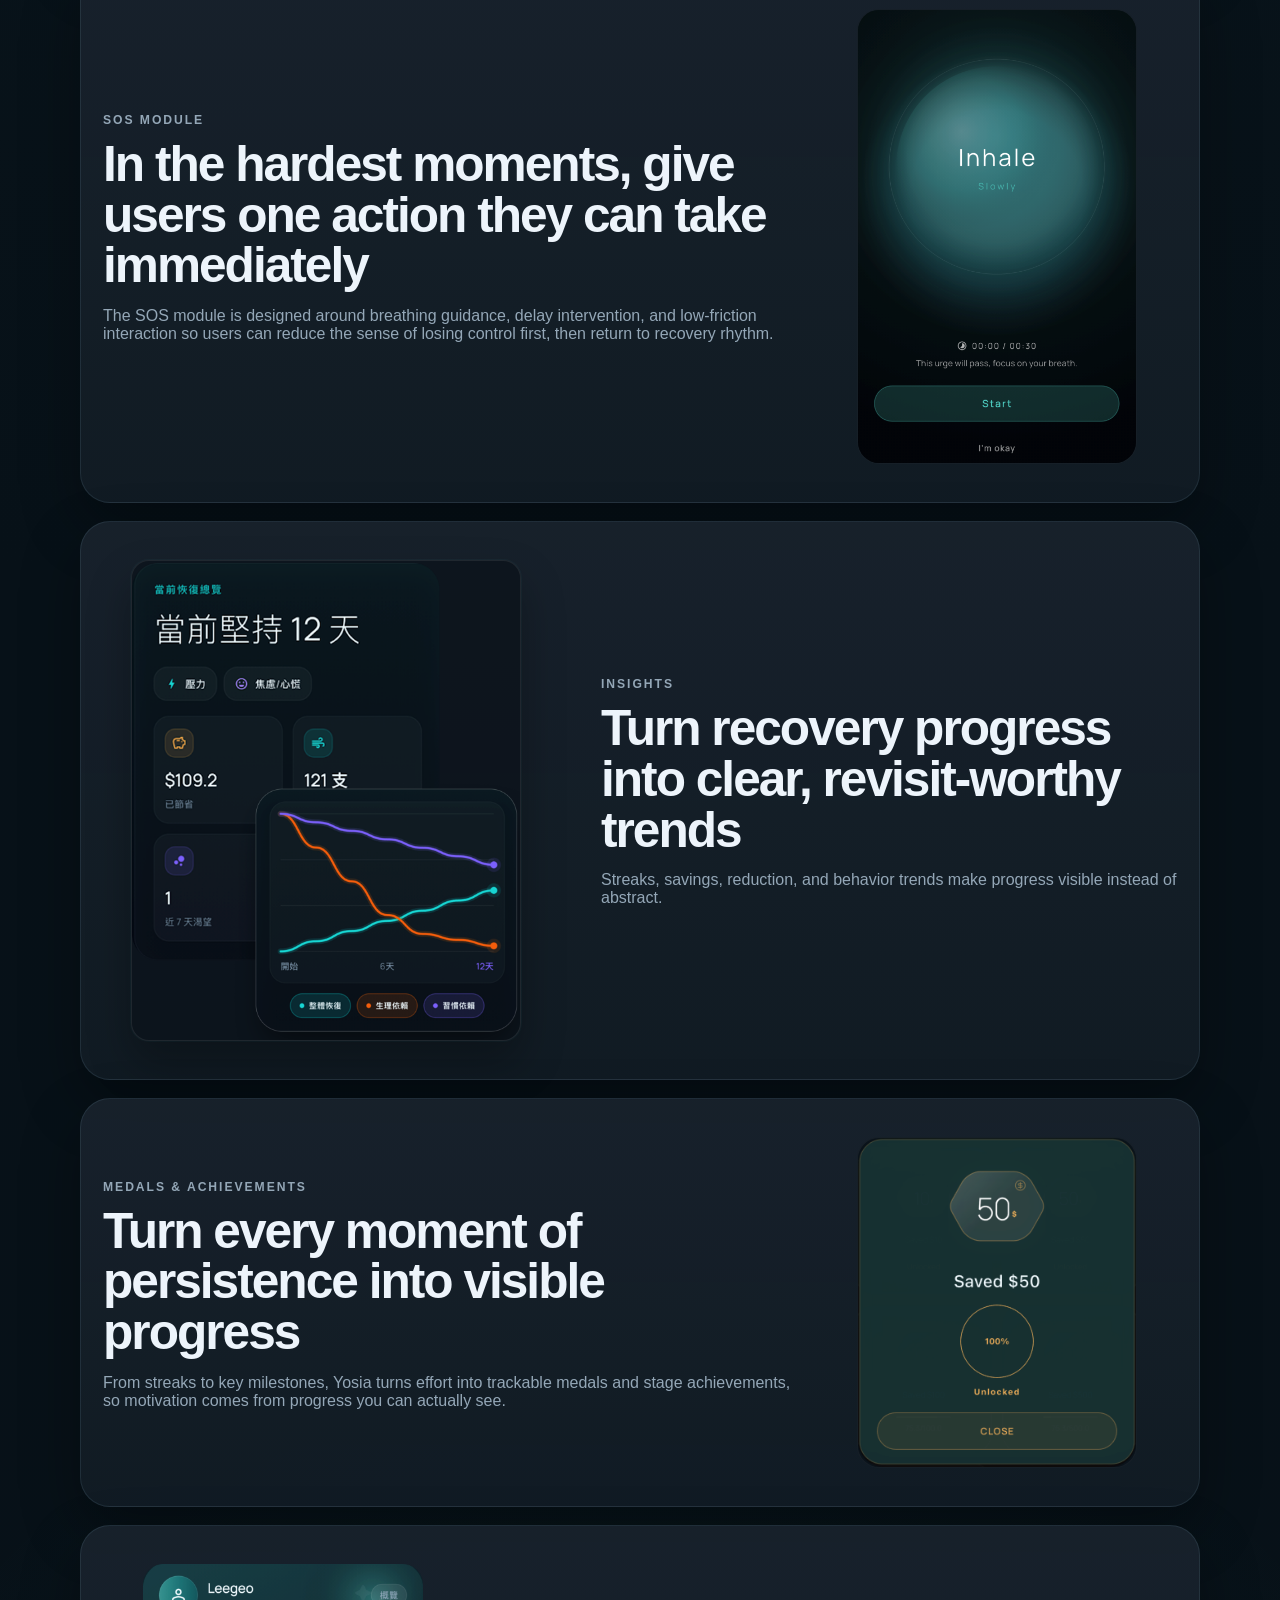
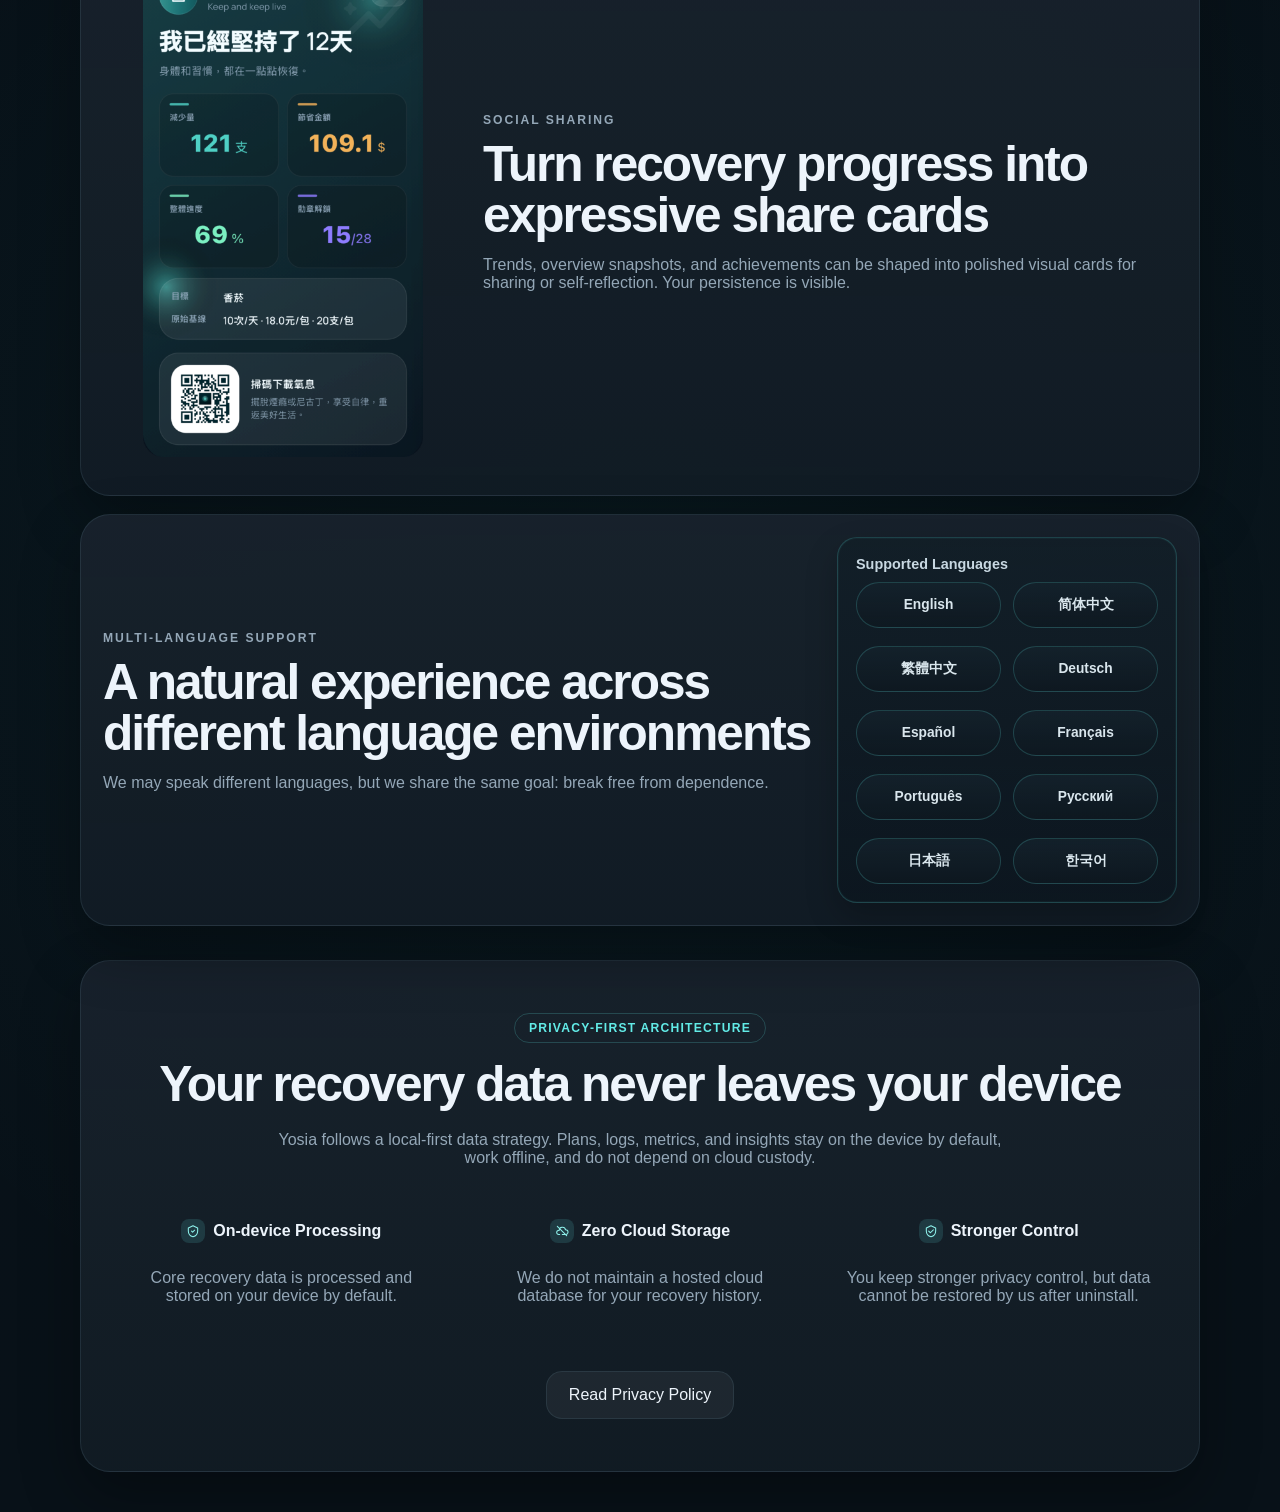
==== commit ce8abdef: "增加日语和韩语支持；" ====
--- a/yosia/index.html
+++ b/yosia/index.html
@@ -41,6 +41,8 @@
             <li><button type="button" class="lang-switch__option" data-locale="fr">Français</button></li>
             <li><button type="button" class="lang-switch__option" data-locale="pt">Português</button></li>
             <li><button type="button" class="lang-switch__option" data-locale="ru">Русский</button></li>
+            <li><button type="button" class="lang-switch__option" data-locale="ja">日本語</button></li>
+            <li><button type="button" class="lang-switch__option" data-locale="ko">한국어</button></li>
           </ul>
         </div>
       </header>
@@ -145,7 +147,7 @@
               <p class="module-row__eyebrow" data-i18n="home.modules.language.eyebrow">多语言支持</p>
               <h2 data-i18n="home.modules.language.title">在不同语言环境下，保持同样自然的使用体验</h2>
               <p data-i18n="home.modules.language.body">
-                我们的App支持高达8种语言，并且未来会持续增加。虽然我们有着不同的语言，但我们有着相同的目标：摆脱依赖。
+                我们的App支持高达10种语言，并且未来会持续增加。虽然我们有着不同的语言，但我们有着相同的目标：摆脱依赖。
               </p>
             </div>
             <aside class="language-panel" aria-label="Supported languages">
@@ -159,6 +161,8 @@
                 <li>Français</li>
                 <li>Português</li>
                 <li>Русский</li>
+                <li>日本語</li>
+                <li>한국어</li>
               </ul>
             </aside>
           </article>
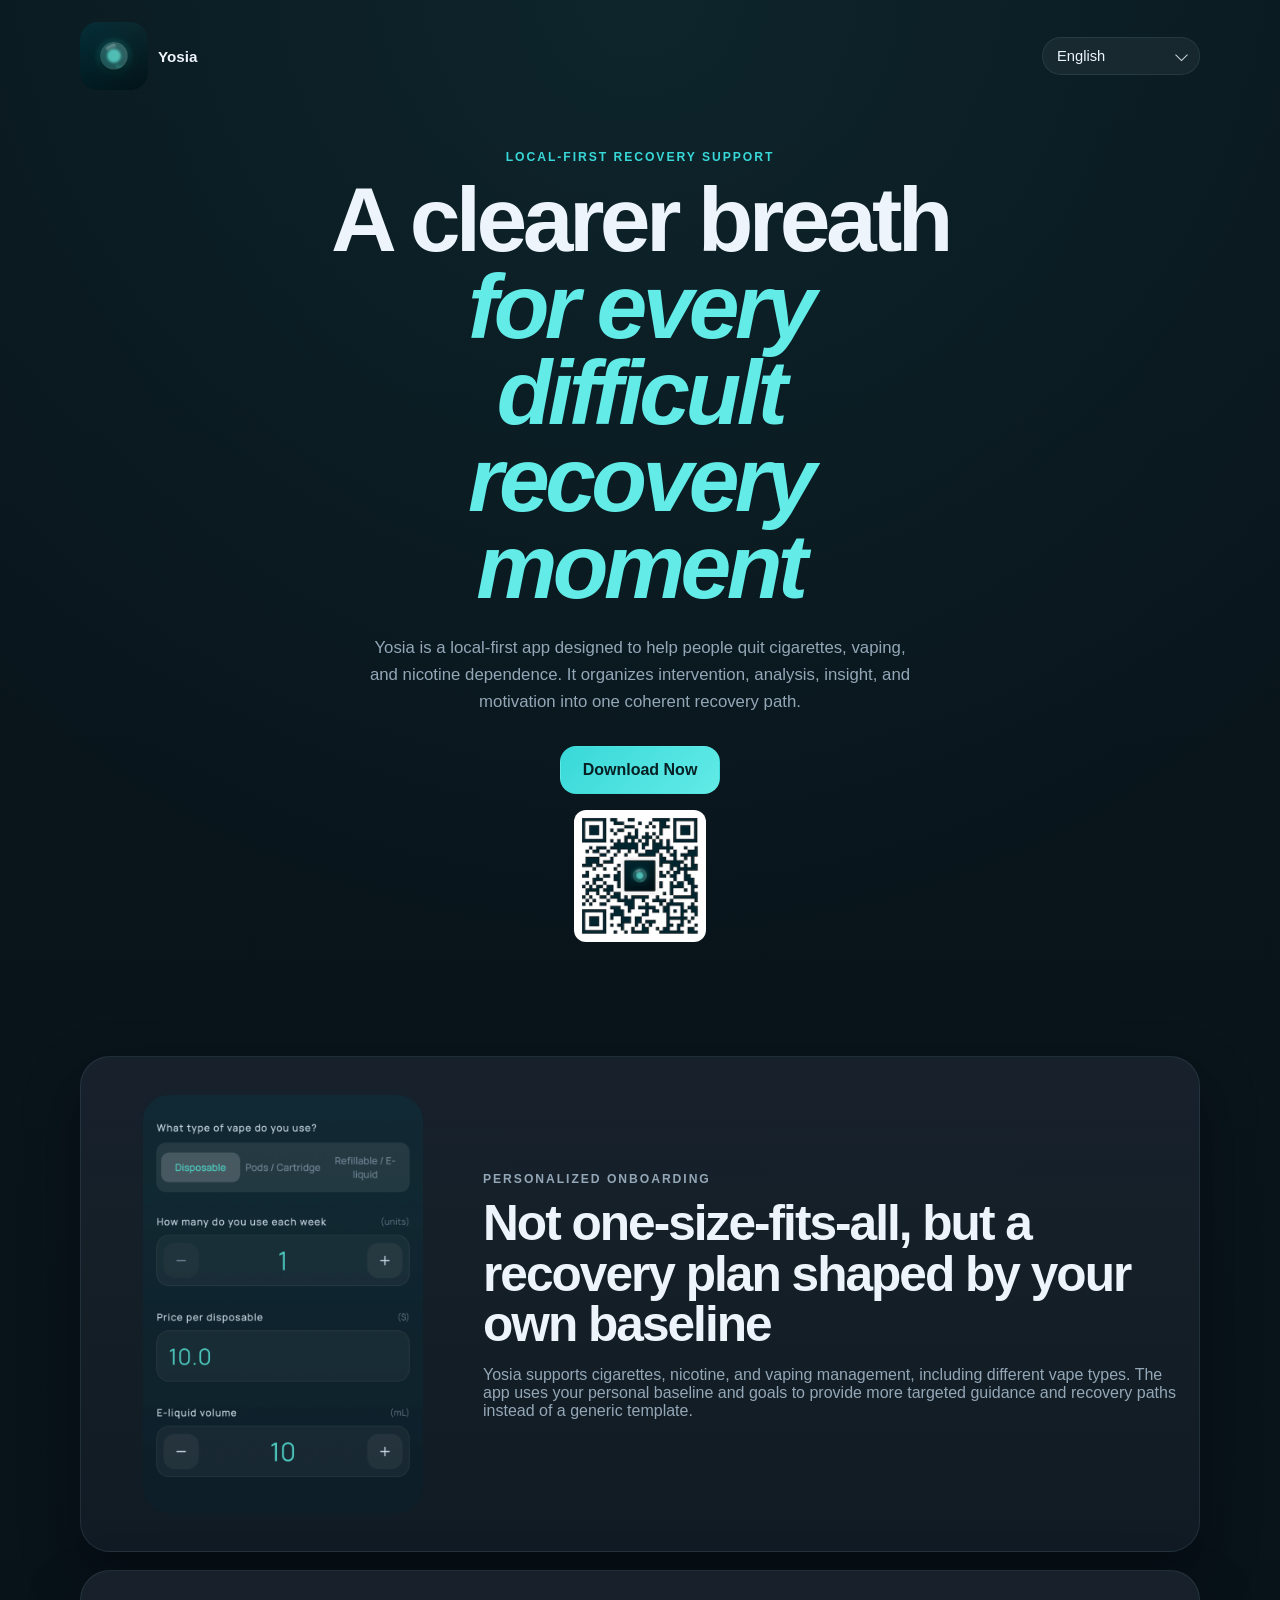
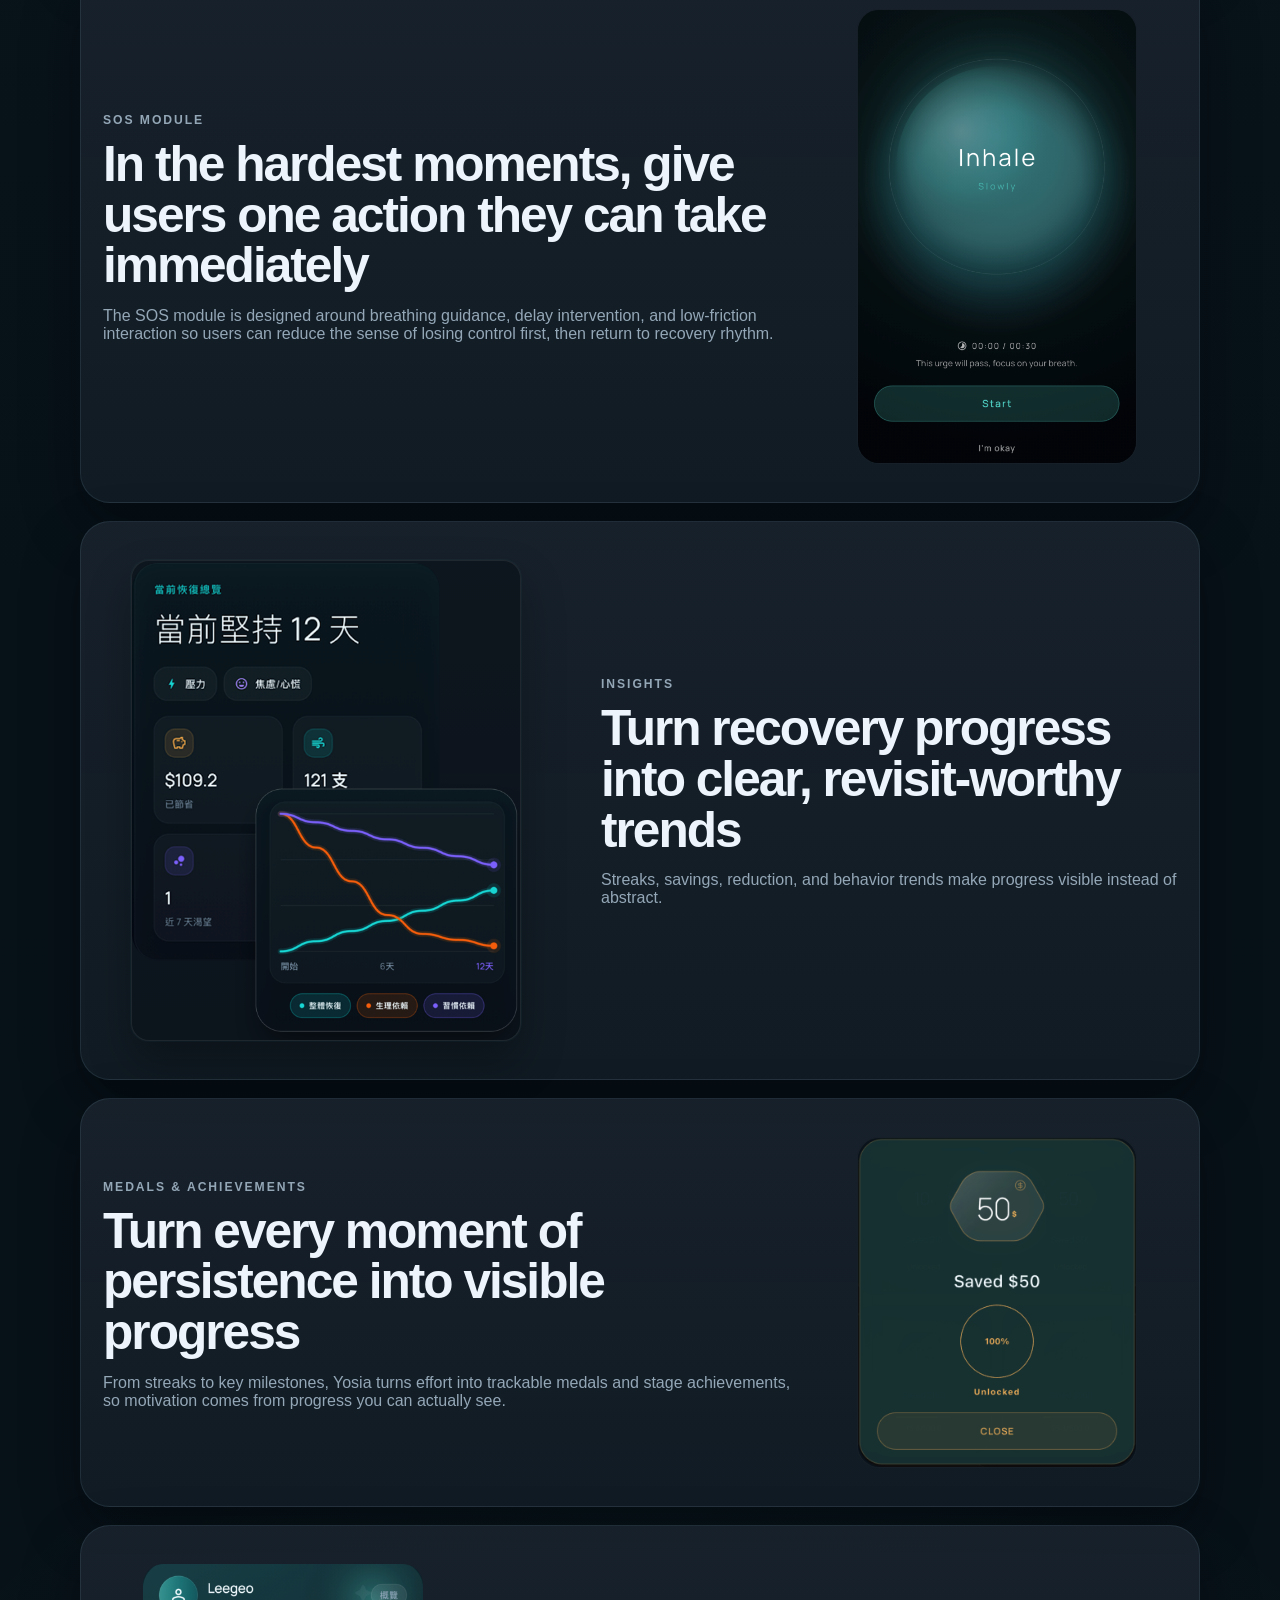
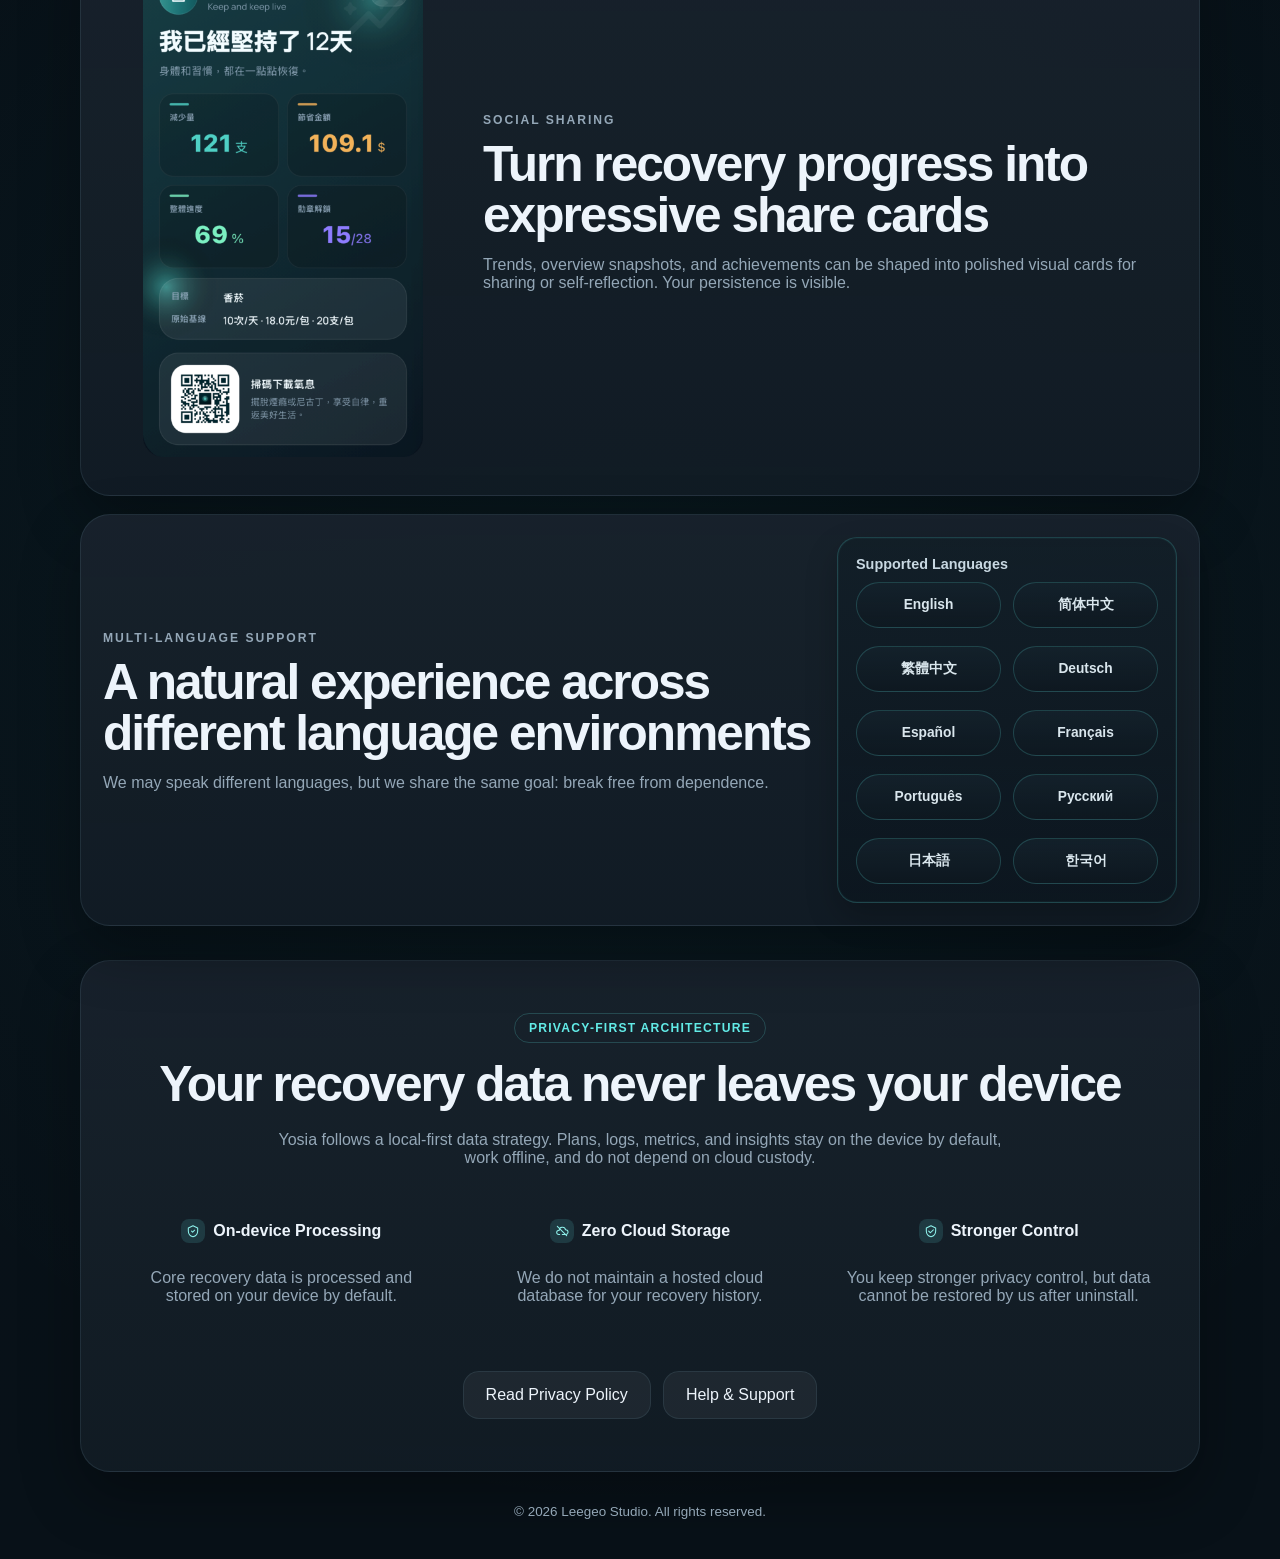
==== commit 21c89624: "1、首页底部增加版权说明； 2、隐私与数据卡片增加帮助与支持入口；" ====
--- a/yosia/index.html
+++ b/yosia/index.html
@@ -213,13 +213,18 @@
             </article>
           </div>
           <div class="privacy-architecture__actions">
-            <a class="store-button" href="./privacy.html" data-i18n="home.modules.privacy.button">
+            <a class="store-button" href="./privacy.html" data-localized-path="./privacy.html" data-i18n="home.modules.privacy.button">
               阅读隐私协议
+            </a>
+            <a class="store-button" href="./support.html" data-localized-path="./support.html" data-i18n="home.modules.support.button">
+              帮助与支持
             </a>
           </div>
         </section>
       </main>
 
+      <footer class="site-copyright">© 2026 Leegeo Studio. All rights reserved.</footer>
+
     </div>
 
     <script src="./locales.bundle.js"></script>
--- a/yosia/styles.css
+++ b/yosia/styles.css
@@ -742,6 +742,14 @@
   font-weight: 700;
 }
 
+.site-copyright {
+  margin-top: 20px;
+  padding: 12px 4px 0;
+  color: var(--text-muted);
+  font-size: 0.84rem;
+  text-align: center;
+}
+
 .legal-shell {
   width: min(calc(100% - 28px), 1080px);
   margin: 0 auto;
@@ -896,6 +904,12 @@
     align-items: flex-start;
   }
 
+  .site-copyright {
+    margin-top: 16px;
+    padding-top: 10px;
+    font-size: 0.8rem;
+  }
+
   .legal-list--policy {
     grid-template-columns: 1fr;
   }
